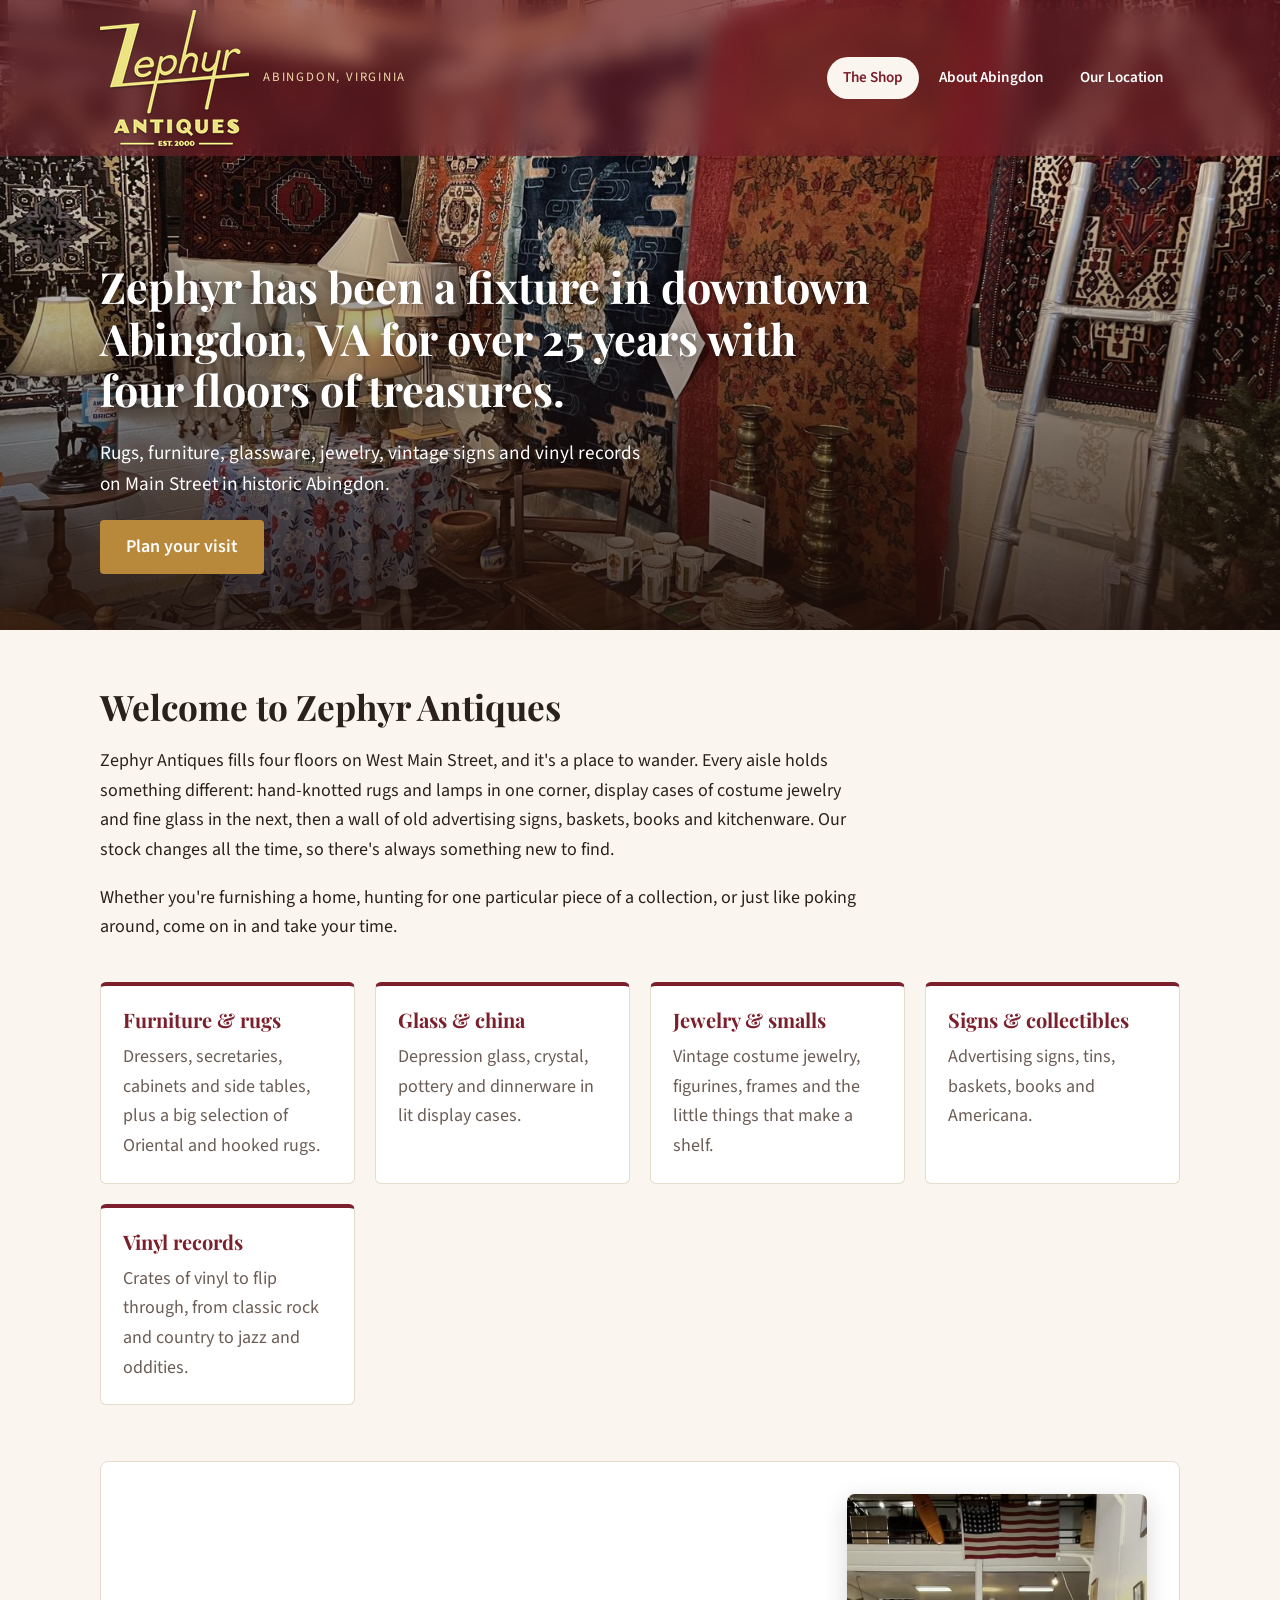
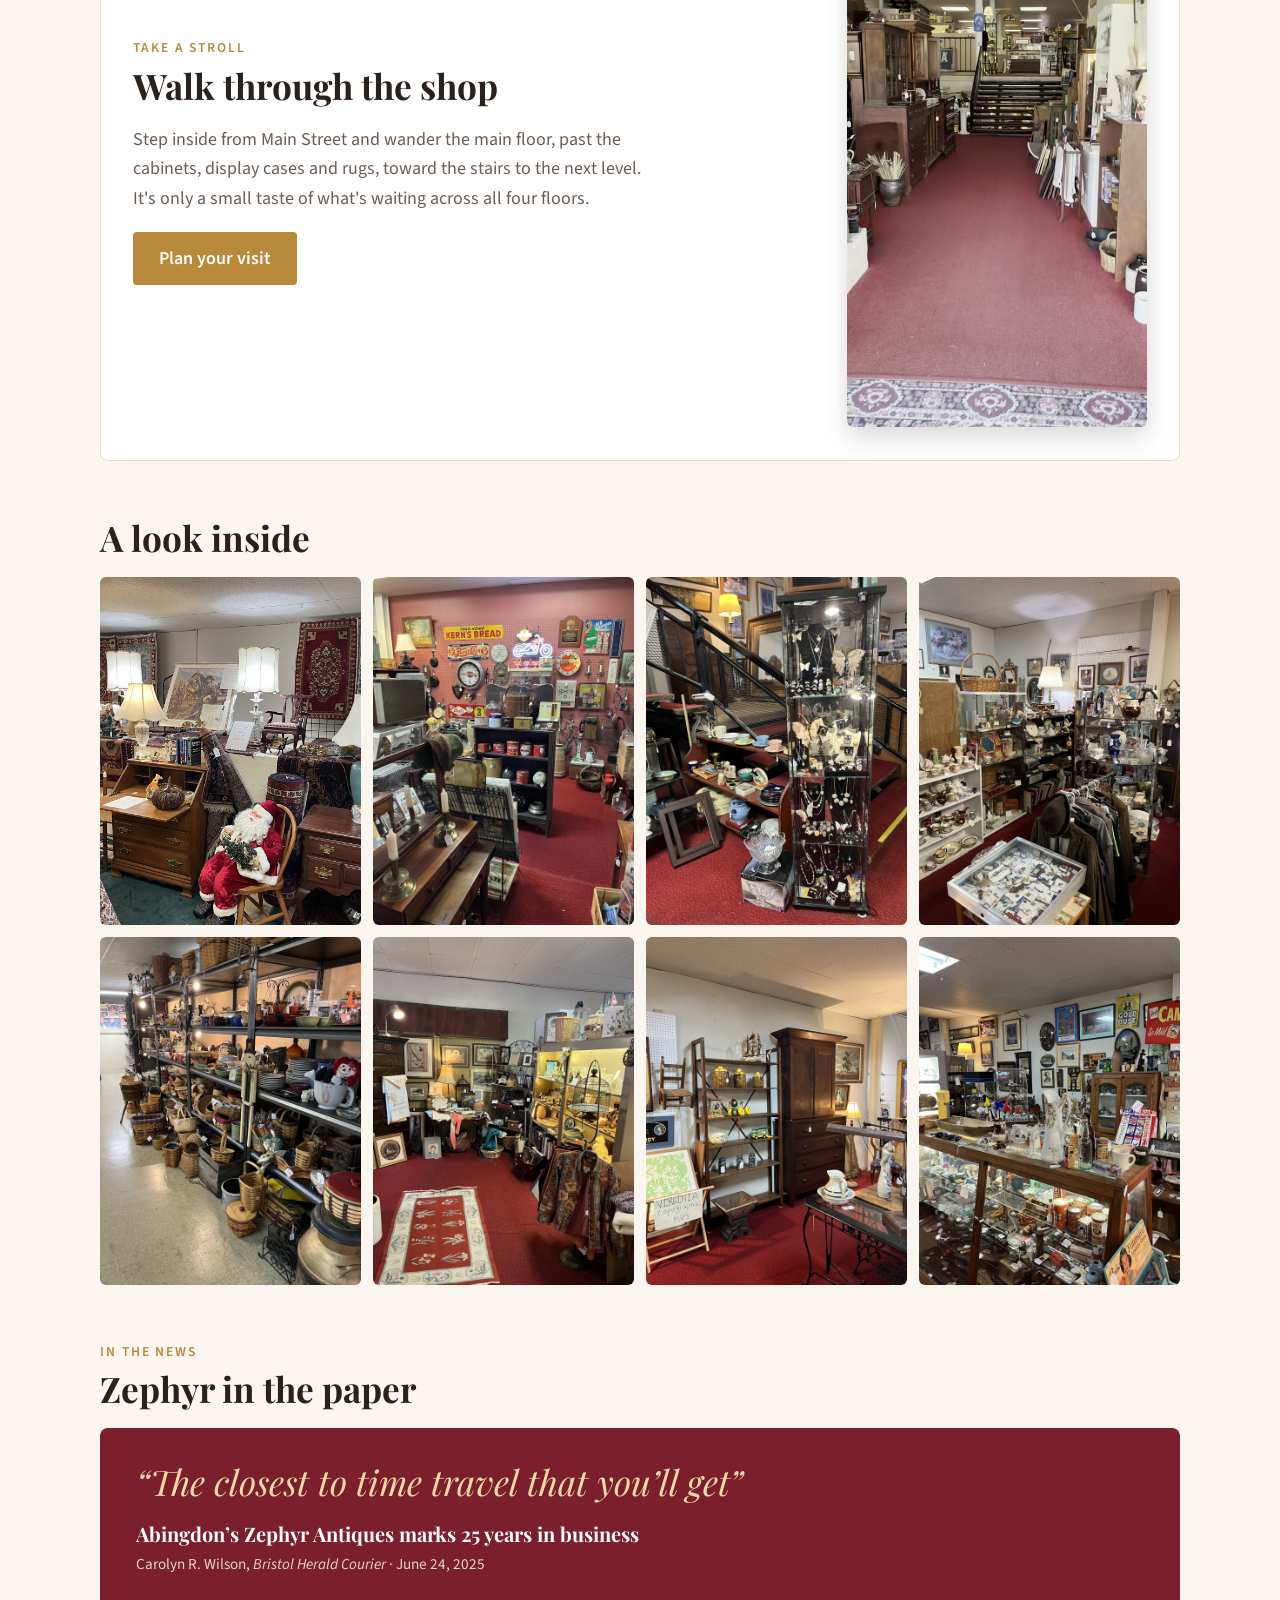
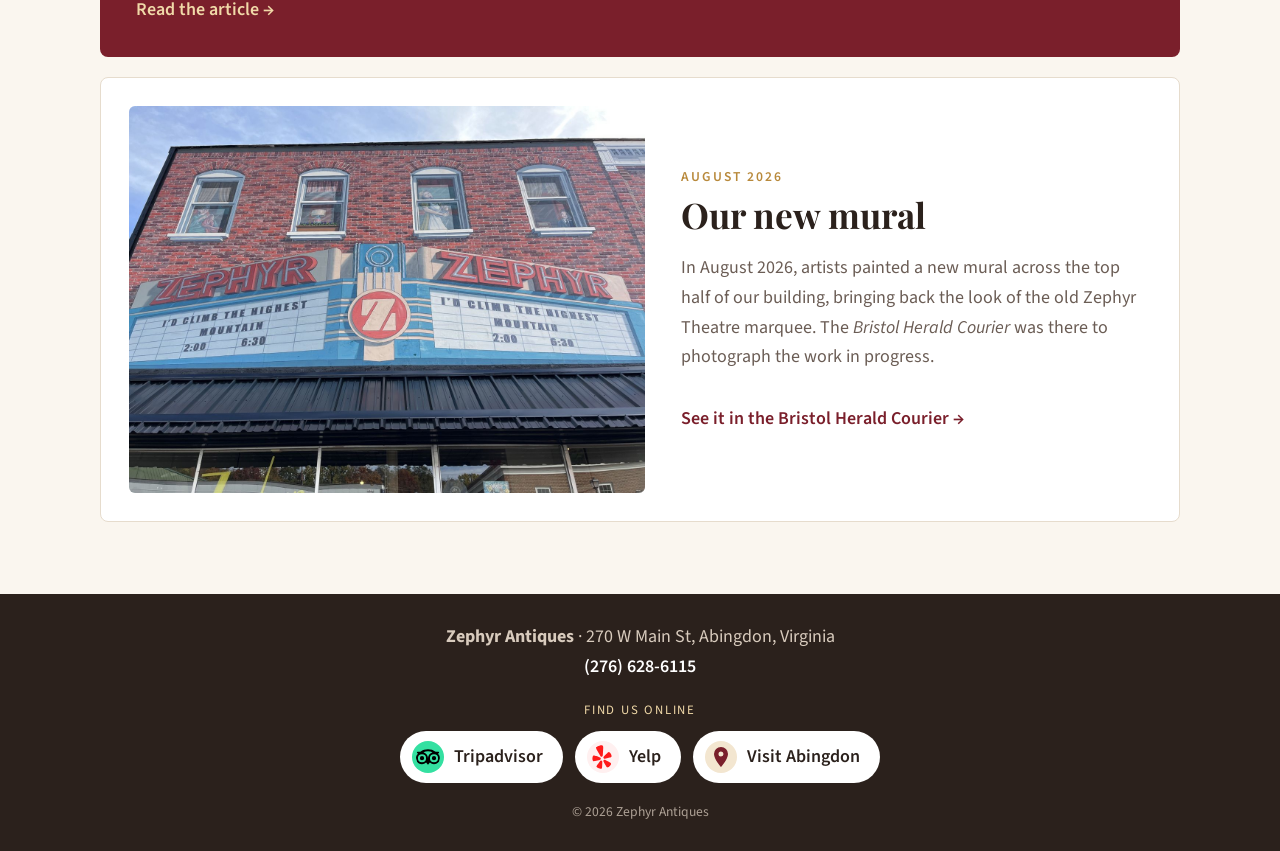
==== index.html @ 2f55a5cb "Add Zephyr Antiques website One-page site with The Shop, About Abingdon and Our Location tabs, photo" ====
<!doctype html>
<html lang="en">
<head>
  <meta charset="utf-8">
  <meta name="viewport" content="width=device-width, initial-scale=1">
  <title>Zephyr Antiques | Abingdon, Virginia</title>
  <meta name="description" content="Zephyr Antiques in Abingdon, Virginia: rugs, furniture, glassware, jewelry, signs and collectibles from dozens of eras under one roof.">
  <link rel="icon" href="favicon.ico" sizes="any">
  <link rel="icon" href="favicon-32.png" type="image/png" sizes="32x32">
  <link rel="icon" href="icon-192.png" type="image/png" sizes="192x192">
  <link rel="apple-touch-icon" href="apple-touch-icon.png">
  <link rel="preconnect" href="https://fonts.googleapis.com">
  <link rel="preconnect" href="https://fonts.gstatic.com" crossorigin>
  <link href="https://fonts.googleapis.com/css2?family=Playfair+Display:wght@500;700&family=Source+Sans+3:wght@400;600&display=swap" rel="stylesheet">
  <link rel="stylesheet" href="styles.css?v=5">
</head>
<body>
  <header class="site-header">
    <div class="wrap header-inner">
      <a class="brand" href="#home" data-tab-link="home">
        <img class="brand-logo" src="img/zephyr-logo-272.png" srcset="img/zephyr-logo-136.png 149w, img/zephyr-logo-272.png 298w, img/zephyr-logo-408.png 447w" sizes="(max-width: 760px) 92px, 149px" alt="Zephyr Antiques, established 2000" width="149" height="136">
        <span class="brand-sub">Abingdon, Virginia</span>
      </a>
      <nav aria-label="Main">
        <ul class="tabs" role="tablist">
          <li role="presentation"><a role="tab" href="#home" id="tab-home" aria-controls="home" data-tab-link="home">The Shop</a></li>
          <li role="presentation"><a role="tab" href="#abingdon" id="tab-abingdon" aria-controls="abingdon" data-tab-link="abingdon">About Abingdon</a></li>
          <li role="presentation"><a role="tab" href="#location" id="tab-location" aria-controls="location" data-tab-link="location">Our Location</a></li>
        </ul>
      </nav>
    </div>
  </header>

  <main>
    <!-- The Shop -->
    <section id="home" class="panel" role="tabpanel" aria-labelledby="tab-home">
      <div class="hero" style="background-image: url('img/IMG_0361.jpg')">
        <div class="hero-inner wrap">
        <div class="hero-text">
          <h1>Zephyr has been a fixture in downtown Abingdon, VA for over 25 years with four floors of treasures.</h1>
          <p>Rugs, furniture, glassware, jewelry, vintage signs and vinyl records on Main Street in historic Abingdon.</p>
          <a class="btn" href="#location" data-tab-link="location">Plan your visit</a>
        </div>
        </div>
      </div>

      <div class="wrap section">
        <div class="intro">
          <h2>Welcome to Zephyr Antiques</h2>
          <p>Zephyr Antiques fills four floors on West Main Street, and it's a place to wander. Every aisle holds something different: hand-knotted rugs and lamps in one corner, display cases of costume jewelry and fine glass in the next, then a wall of old advertising signs, baskets, books and kitchenware. Our stock changes all the time, so there's always something new to find.</p>
          <p>Whether you're furnishing a home, hunting for one particular piece of a collection, or just like poking around, come on in and take your time.</p>
        </div>

        <ul class="features">
          <li><h3>Furniture &amp; rugs</h3><p>Dressers, secretaries, cabinets and side tables, plus a big selection of Oriental and hooked rugs.</p></li>
          <li><h3>Glass &amp; china</h3><p>Depression glass, crystal, pottery and dinnerware in lit display cases.</p></li>
          <li><h3>Jewelry &amp; smalls</h3><p>Vintage costume jewelry, figurines, frames and the little things that make a shelf.</p></li>
          <li><h3>Signs &amp; collectibles</h3><p>Advertising signs, tins, baskets, books and Americana.</p></li>
          <li><h3>Vinyl records</h3><p>Crates of vinyl to flip through, from classic rock and country to jazz and oddities.</p></li>
        </ul>

        <div class="walkthrough">
          <div class="walkthrough-text">
            <p class="eyebrow">Take a stroll</p>
            <h2>Walk through the shop</h2>
            <p>Step inside from Main Street and wander the main floor, past the cabinets, display cases and rugs, toward the stairs to the next level. It's only a small taste of what's waiting across all four floors.</p>
            <a class="btn" href="#location" data-tab-link="location">Plan your visit</a>
          </div>
          <video class="walkthrough-video" src="img/walkthrough.mp4" poster="img/walkthrough-poster.jpg" autoplay muted loop playsinline preload="metadata" aria-label="Video walking through the main floor of Zephyr Antiques"></video>
        </div>

        <h2 class="gallery-title">A look inside</h2>
        <div class="gallery">
          <img src="img/IMG_0362.jpg" alt="Lamps, a writing desk and Oriental rugs hung on the wall" loading="lazy">
          <img src="img/IMG_0357.jpg" alt="Wall of vintage advertising signs and tins" loading="lazy">
          <img src="img/IMG_0359.jpg" alt="Glass display case of vintage jewelry" loading="lazy">
          <img src="img/IMG_0356.jpg" alt="Framed art above cases of china and collectibles" loading="lazy">
          <img src="img/IMG_0364.jpg" alt="Shelves of baskets, crocks and country decor" loading="lazy">
          <img src="img/IMG_0360.jpg" alt="Hooked rug, framed prints and textiles" loading="lazy">
          <img src="img/IMG_0354.jpg" alt="Antique cabinet with shelves of glassware" loading="lazy">
          <img src="img/IMG_0358.jpg" alt="Display cases of glass and pottery" loading="lazy">
        </div>

        <div class="press">
          <p class="eyebrow">In the news</p>
          <h2>Zephyr in the paper</h2>
          <article class="press-feature">
            <blockquote>&ldquo;The closest to time travel that you&rsquo;ll get&rdquo;</blockquote>
            <h3>Abingdon&rsquo;s Zephyr Antiques marks 25 years in business</h3>
            <p class="press-meta">Carolyn R. Wilson, <em>Bristol Herald Courier</em> &middot; June 24, 2025</p>
            <a class="card-link" href="https://heraldcourier.com/news/local/business/article_ec4b1a15-541c-4304-93f5-ae2147824ad3.html" target="_blank" rel="noopener">Read the article &rarr;</a>
          </article>
        </div>

        <div class="news">
          <img class="news-photo" src="img/zephyr-mural.jpg" alt="The red-brick Zephyr building on Main Street, with the ZEPHYR marquee mural across its upper front" width="1400" height="1050" loading="lazy">
          <div class="news-text">
            <p class="eyebrow">August 2026</p>
            <h2>Our new mural</h2>
            <p>In August 2026, artists painted a new mural across the top half of our building, bringing back the look of the old Zephyr Theatre marquee. The <em>Bristol Herald Courier</em> was there to photograph the work in progress.</p>
            <a class="card-link" href="https://heraldcourier.com/image_8cb61350-a94b-4575-ab05-7156f721ed2f.html" target="_blank" rel="noopener">See it in the Bristol Herald Courier &rarr;</a>
          </div>
        </div>
      </div>
    </section>

    <!-- About Abingdon -->
    <section id="abingdon" class="panel" role="tabpanel" aria-labelledby="tab-abingdon" hidden>
      <div class="wrap section">
        <div class="intro">
          <p class="eyebrow">Our hometown</p>
          <h1>About Abingdon</h1>
          <p>Abingdon is the county seat of Washington County, set in the Great Appalachian Valley of Southwest Virginia between the Middle and North Forks of the Holston River. First settled in the 1760s, it has a Main Street lined with galleries, museums and buildings dating back to the late 1700s.</p>
        </div>

        <ul class="facts">
          <li><strong>1778</strong><span>Incorporated as Abingdon</span></li>
          <li><strong>2,087 ft</strong><span>Elevation</span></li>
          <li><strong>8,376</strong><span>Residents (2020 census)</span></li>
          <li><strong>Tri-Cities</strong><span>Region, alongside Bristol, Kingsport and Johnson City</span></li>
        </ul>

        <h2>A short history</h2>
        <figure class="engraving">
          <img src="img/abingdon-1845.jpg" alt="Engraving of Abingdon in 1845: rows of houses and church steeples in a valley, with rolling hills behind and a split-rail fence in front" width="1400" height="870" loading="lazy">
          <figcaption>Abingdon in 1845, from Henry Howe's <em>Historical Collections of Virginia</em>.</figcaption>
        </figure>
        <ol class="timeline">
          <li><span class="year">1748–50</span><p>Thomas Walker of the Loyal Land Company surveys the area, then known as the Wolf Hill Tract. The town still celebrates its wolves; a public art project once placed 27 wolf sculptures around town.</p></li>
          <li><span class="year">1774</span><p>Joseph Black builds Black's Fort, a log stockade where early settlers, mostly Scots-Irish, took shelter during Lord Dunmore's War and the Revolution.</p></li>
          <li><span class="year">1776</span><p>Black's Fort becomes the seat of the newly formed Washington County.</p></li>
          <li><span class="year">1778</span><p>The settlement is incorporated as Abingdon. The origin of the name is debated; one popular story ties it to Abingdon-on-Thames in England.</p></li>
          <li><span class="year">1792</span><p>Abingdon gets one of the first post offices west of the Eastern Continental Divide.</p></li>
          <li><span class="year">1832</span><p>Gen. Francis Preston's home is built on Main Street. It later housed Martha Washington College and, since 1935, the Martha Washington Inn.</p></li>
          <li><span class="year">1933</span><p>The Barter Theatre opens during the Great Depression, letting audiences trade food for tickets.</p></li>
        </ol>

        <h2>Things to see and do</h2>
        <div class="cards">
          <article class="card">
            <h3>Barter Theatre</h3>
            <p>Named the State Theatre of Virginia in 1946 and now the longest-running professional Equity theatre in the country. A young Gregory Peck performed here in 1940, working in exchange for food.</p>
            <a class="card-link" href="https://bartertheatre.com/" target="_blank" rel="noopener">Visit website &rarr;</a>
          </article>
          <article class="card">
            <h3>Virginia Creeper Trail</h3>
            <p>A 34.3-mile rail trail for walkers, cyclists and riders that starts in Abingdon and runs through Damascus up to Whitetop.</p>
            <a class="card-link" href="https://www.vacreepertrail.org/" target="_blank" rel="noopener">Visit website &rarr;</a>
          </article>
          <article class="card">
            <h3>Abingdon Historic District</h3>
            <p>Architecture from the late 1700s onward, including the Barter, the Martha Washington Inn and the Abingdon Arts Depot. It's listed on the National Register of Historic Places.</p>
            <a class="card-link" href="https://visitabingdonvirginia.com/history/" target="_blank" rel="noopener">Learn about its history &rarr;</a>
          </article>
          <article class="card">
            <h3>William King Museum of Art</h3>
            <p>Housed in the former Abingdon Male Academy, which opened in 1803 with a bequest from salt merchant William King.</p>
            <a class="card-link" href="https://williamkingmuseum.org/" target="_blank" rel="noopener">Visit website &rarr;</a>
          </article>
          <article class="card">
            <h3>Virginia Highlands Festival</h3>
            <p>Started in 1948 by Barter founder Robert Porterfield, now a 16-day celebration of Appalachian arts and crafts.</p>
            <a class="card-link" href="https://vahighlandsfestival.com/" target="_blank" rel="noopener">Visit website &rarr;</a>
          </article>
          <article class="card">
            <h3>Music &amp; heritage</h3>
            <p>Abingdon is a stop on The Crooked Road, Virginia's Heritage Music Trail, and home to the Southwest Virginia Cultural Center &amp; Marketplace and the Historical Society of Washington County.</p>
            <div class="card-links">
              <a class="card-link" href="https://visitswva.org/attractions/the-crooked-road-virginias-heritage-music-trail-the/" target="_blank" rel="noopener">The Crooked Road &rarr;</a>
              <a class="card-link" href="https://visitswva.org/about/swva-cultural-center-and-marketplace/" target="_blank" rel="noopener">Cultural Center &rarr;</a>
              <a class="card-link" href="https://hswcv.org/" target="_blank" rel="noopener">Historical Society &rarr;</a>
            </div>
          </article>
        </div>

        <div class="callout">
          <h2>Make a day of it</h2>
          <p>Browse the shop, grab lunch downtown, ride part of the Creeper Trail or catch an evening show at the Barter. Abingdon is right off Interstate 81, about 133 miles southwest of Roanoke.</p>
          <a class="btn" href="#location" data-tab-link="location">Find us</a>
        </div>
      </div>
    </section>

    <!-- Our Location -->
    <section id="location" class="panel" role="tabpanel" aria-labelledby="tab-location" hidden>
      <div class="wrap section">
        <div class="intro">
          <p class="eyebrow">Come see us</p>
          <h1>Our Location</h1>
        </div>

        <div class="location-grid">
          <div class="info">
            <div class="info-block">
              <h3>Address</h3>
              <p>270 W Main St<br>Abingdon, VA 24210</p>
              <a class="text-link" href="https://www.google.com/maps/search/?api=1&amp;query=270+W+Main+St%2C+Abingdon%2C+VA+24210" target="_blank" rel="noopener">Get directions &rarr;</a>
            </div>
            <div class="info-block">
              <h3>Hours</h3>
              <table class="hours">
                <tr><th>Monday – Saturday</th><td>10 AM – 6 PM</td></tr>
                <tr><th>Sunday</th><td>Closed</td></tr>
              </table>
            </div>
            <div class="info-block">
              <h3>Contact</h3>
              <p><a class="text-link" href="tel:+12766286115">(276) 628-6115</a></p>
              <p class="small-note">We accept debit cards.</p>
            </div>
          </div>

          <div class="map">
            <iframe title="Map of Zephyr Antiques at 270 W Main St, Abingdon, Virginia" src="https://www.google.com/maps?q=270+W+Main+St,+Abingdon,+VA+24210&amp;output=embed" loading="lazy" referrerpolicy="no-referrer-when-downgrade"></iframe>
          </div>
        </div>

        <figure class="theatre-photo">
          <img src="img/zephyr-theatre.jpg" alt="Black-and-white photo of the Zephyr Theatre, its marquee advertising Elvis Presley in Jailhouse Rock" width="982" height="595" loading="lazy">
          <figcaption>Our building in its days as the Zephyr Theatre, with Elvis Presley's <em>Jailhouse Rock</em> on the marquee in the late 1950s. The shop takes its name from the old theatre.</figcaption>
        </figure>
      </div>
    </section>
  </main>

  <footer class="site-footer">
    <div class="wrap">
      <p><strong>Zephyr Antiques</strong> &middot; 270 W Main St, Abingdon, Virginia</p>
      <p><a class="footer-phone" href="tel:+12766286115">(276) 628-6115</a></p>
      <p class="footer-label">Find us online</p>
      <div class="review-links">
        <a class="review-btn tripadvisor" href="https://www.tripadvisor.com/Attraction_Review-g30220-d6553045-Reviews-Zephyr_Antiques-Abingdon_Virginia.html" target="_blank" rel="noopener">
          <img src="img/tripadvisor.svg" alt="" width="24" height="24"> Tripadvisor
        </a>
        <a class="review-btn yelp" href="https://www.yelp.com/biz/zephyr-antiques-abingdon" target="_blank" rel="noopener">
          <img src="img/yelp.svg" alt="" width="24" height="24"> Yelp
        </a>
        <a class="review-btn visit-abingdon" href="https://visitabingdonvirginia.com/directory/zephyr-antiques/" target="_blank" rel="noopener">
          <img src="img/pin.svg" alt="" width="24" height="24"> Visit Abingdon
        </a>
      </div>
      <p class="small">&copy; <span id="year"></span> Zephyr Antiques</p>
    </div>
  </footer>

  <script>
    const tabs = ['home', 'abingdon', 'location'];

    function show(id) {
      if (!tabs.includes(id)) id = 'home';
      document.body.classList.toggle('on-home', id === 'home');
      tabs.forEach(t => {
        document.getElementById(t).hidden = t !== id;
        const tab = document.getElementById('tab-' + t);
        tab.setAttribute('aria-selected', t === id);
        tab.classList.toggle('active', t === id);
      });
    }

    window.addEventListener('hashchange', () => {
      show(location.hash.slice(1));
      window.scrollTo(0, 0);
    });
    // Always land on The Shop, even if the address ends in #abingdon or #location
    if (location.hash) history.replaceState(null, '', location.pathname + location.search);
    if ('scrollRestoration' in history) history.scrollRestoration = 'manual';
    show('home');
    window.scrollTo(0, 0);
    document.getElementById('year').textContent = new Date().getFullYear();

    // Walkthrough video: play only while on screen, and not at all for "reduce motion"
    const walkVideo = document.querySelector('.walkthrough-video');
    if (matchMedia('(prefers-reduced-motion: reduce)').matches) {
      walkVideo.removeAttribute('autoplay');
      walkVideo.pause();
      walkVideo.controls = true;
    } else if ('IntersectionObserver' in window) {
      new IntersectionObserver(([entry]) => {
        if (entry.isIntersecting) walkVideo.play().catch(() => {});
        else walkVideo.pause();
      }, { threshold: 0.25 }).observe(walkVideo);
    }

    // Keep content clear of the fixed, see-through header
    const header = document.querySelector('.site-header');
    const setHeaderHeight = () => document.documentElement.style.setProperty('--header-h', header.offsetHeight + 'px');
    setHeaderHeight();
    window.addEventListener('resize', setHeaderHeight);
    window.addEventListener('scroll', () => header.classList.toggle('scrolled', window.scrollY > 10), { passive: true });

    // Fade the attraction cards in, one after another, as they scroll into view
    const cards = document.querySelectorAll('.cards .card');
    if ('IntersectionObserver' in window && !matchMedia('(prefers-reduced-motion: reduce)').matches) {
      cards.forEach((card, i) => {
        card.classList.add('reveal');
        card.style.transitionDelay = (i % 2) * 120 + 'ms';
      });
      const observer = new IntersectionObserver(entries => {
        entries.forEach(entry => {
          if (entry.isIntersecting) {
            entry.target.classList.add('visible');
            entry.target.addEventListener('transitionend', () => { entry.target.style.transitionDelay = ''; }, { once: true });
            observer.unobserve(entry.target);
          }
        });
      }, { threshold: 0.15 });
      cards.forEach(card => observer.observe(card));
    }
  </script>
</body>
</html>
---- styles.css ----
:root {
  --cream: #faf6ef;
  --paper: #ffffff;
  --ink: #2b211c;
  --muted: #6b5d55;
  --burgundy: #7a1f2b;
  --burgundy-dark: #5c1520;
  --gold: #b8893b;
  --line: #e6dccd;
  --serif: "Playfair Display", Georgia, serif;
  --sans: "Source Sans 3", system-ui, sans-serif;
}

* { box-sizing: border-box; }

html { scroll-behavior: smooth; }

body {
  margin: 0;
  background: var(--cream);
  color: var(--ink);
  font: 18px/1.65 var(--sans);
}

img { max-width: 100%; display: block; }

h1, h2, h3 { font-family: var(--serif); line-height: 1.2; margin: 0 0 .5em; }
h1 { font-size: clamp(2rem, 5vw, 3.2rem); }
h2 { font-size: clamp(1.6rem, 3.5vw, 2.2rem); }
h3 { font-size: 1.25rem; color: var(--burgundy); }
p { margin: 0 0 1em; }

.wrap { max-width: 1120px; margin: 0 auto; padding: 0 20px; }
.section { padding: 56px 20px 72px; }

/* Header + tabs */
.site-header {
  background: var(--burgundy);
  -webkit-backdrop-filter: blur(10px);
  backdrop-filter: blur(10px);
  color: #fff;
  position: fixed;
  top: 0;
  left: 0;
  right: 0;
  z-index: 10;
  transition: background .3s ease, box-shadow .3s ease;
}
.site-header.scrolled { box-shadow: 0 2px 12px rgba(0, 0, 0, .2); }
/* See-through only while it sits over the homepage photo */
.on-home .site-header { background: rgba(122, 31, 43, .55); }
.on-home .site-header.scrolled { background: rgba(122, 31, 43, .9); }
main { padding-top: var(--header-h, 96px); }
.panel { scroll-margin-top: var(--header-h, 96px); }
/* The homepage photo runs up underneath the header */
#home .hero { margin-top: calc(-1 * var(--header-h, 96px)); }
#home .hero-inner { padding-top: calc(var(--header-h, 96px) + 48px); }
.header-inner {
  display: flex;
  align-items: center;
  justify-content: space-between;
  gap: 16px;
  flex-wrap: wrap;
  padding-top: 10px;
  padding-bottom: 10px;
}
.brand { color: #fff; text-decoration: none; display: flex; align-items: center; gap: 14px; }
.brand-logo { height: 136px; width: auto; filter: drop-shadow(0 1px 1px rgba(0, 0, 0, .45)); }
.brand-sub { font-size: .8rem; letter-spacing: .14em; text-transform: uppercase; color: #f0d9a8; }

.tabs { list-style: none; display: flex; gap: 4px; margin: 0; padding: 0; flex-wrap: wrap; }
.tabs a {
  display: block;
  padding: 8px 16px;
  border-radius: 999px;
  color: #fff;
  text-decoration: none;
  font-weight: 600;
  font-size: .95rem;
}
.tabs a:hover { background: rgba(255, 255, 255, .12); }
.tabs a.active { background: var(--cream); color: var(--burgundy); }

/* Hero */
.hero {
  min-height: 70vh;
  background-size: cover;
  background-position: center;
  display: flex;
  align-items: flex-end;
  position: relative;
}
.hero::before {
  content: "";
  position: absolute;
  inset: 0;
  z-index: 1;
  background: linear-gradient(to top, rgba(30, 15, 10, .85), rgba(30, 15, 10, .15) 70%);
}
.hero-inner {
  position: relative;
  z-index: 2;
  width: 100%;
  display: flex;
  align-items: flex-end;
  justify-content: space-between;
  gap: 32px;
  padding-top: 48px;
  padding-bottom: 56px;
}
.hero-text { color: #fff; flex: 1 1 520px; }
.hero-text p { font-size: 1.2rem; max-width: 560px; }
.hero-text h1 { font-size: clamp(1.7rem, 3.6vw, 2.7rem); max-width: 780px; text-shadow: 0 2px 12px rgba(0, 0, 0, .4); }

.btn {
  display: inline-block;
  background: var(--gold);
  color: #fff;
  padding: 12px 26px;
  border-radius: 4px;
  text-decoration: none;
  font-weight: 600;
}
.btn:hover { background: #9e7430; }

.intro { max-width: 760px; margin-bottom: 40px; }
.eyebrow { color: var(--gold); text-transform: uppercase; letter-spacing: .14em; font-size: .85rem; font-weight: 600; margin-bottom: .4em; }

/* Features */
.features {
  list-style: none;
  padding: 0;
  margin: 0 0 56px;
  display: grid;
  grid-template-columns: repeat(auto-fit, minmax(230px, 1fr));
  gap: 20px;
}
.features li, .card {
  background: var(--paper);
  border: 1px solid var(--line);
  border-top: 4px solid var(--burgundy);
  border-radius: 6px;
  padding: 22px;
}
.features p, .card p { margin: 0; color: var(--muted); }

/* Gallery */
.gallery {
  display: grid;
  grid-template-columns: repeat(auto-fill, minmax(240px, 1fr));
  gap: 12px;
}
.gallery img {
  width: 100%;
  aspect-ratio: 3 / 4;
  object-fit: cover;
  border-radius: 6px;
}

/* About Abingdon */
.cards {
  display: grid;
  grid-template-columns: repeat(auto-fit, minmax(240px, 1fr));
  gap: 20px;
  margin-bottom: 48px;
}
.callout {
  background: var(--burgundy);
  color: #fff;
  border-radius: 8px;
  padding: 36px;
}
.callout p { max-width: 640px; }

/* Location */
.location-grid {
  display: grid;
  grid-template-columns: 1fr 1.4fr;
  gap: 32px;
  margin-bottom: 40px;
}
.info-block { margin-bottom: 28px; }
.small-note { color: var(--muted); font-size: .9rem; }
.text-link { color: var(--burgundy); font-weight: 600; }
.hours { border-collapse: collapse; }
.hours th { text-align: left; font-weight: 400; padding: 2px 24px 2px 0; }
.map iframe {
  width: 100%;
  height: 100%;
  min-height: 380px;
  border: 0;
  border-radius: 8px;
}
.theatre-photo { margin: 0; }
.theatre-photo img {
  width: 100%;
  height: auto;
  border-radius: 6px;
  box-shadow: 0 6px 20px rgba(43, 33, 28, .18);
}
.theatre-photo figcaption { margin-top: 10px; color: var(--muted); font-size: .9rem; font-style: italic; }

/* Footer */
.site-footer { background: var(--ink); color: #d8cbbd; padding: 28px 0; text-align: center; }
.site-footer p { margin: 0; }
.small { font-size: .85rem; opacity: .75; }

@media (max-width: 760px) {
  body { font-size: 17px; }
  .header-inner { flex-wrap: nowrap; gap: 10px; }
  .brand-sub { display: none; }
  .tabs { justify-content: flex-end; }
  .tabs { gap: 0; flex-wrap: nowrap; }
  .tabs a { padding: 6px 8px; font-size: .8rem; white-space: nowrap; }
  .location-grid { grid-template-columns: 1fr; }
  .hero { min-height: 60vh; }
  .brand-logo { height: 84px; }
}

/* About Abingdon extras */
.facts {
  list-style: none;
  padding: 0;
  margin: 0 0 56px;
  display: grid;
  grid-template-columns: repeat(4, 1fr);
  gap: 16px;
}
@media (max-width: 760px) { .facts { grid-template-columns: repeat(2, 1fr); } }
.facts li { border-top: 1px solid var(--line); padding-top: 12px; }
.facts strong { display: block; font-family: var(--serif); font-size: 1.6rem; color: var(--burgundy); }
.facts span { color: var(--muted); font-size: .95rem; }

.timeline { list-style: none; padding: 0; margin: 0 0 56px; border-left: 2px solid var(--line); }
.timeline li { position: relative; padding: 0 0 22px 28px; max-width: 760px; }
.timeline li::before {
  content: "";
  position: absolute;
  left: -7px;
  top: 8px;
  width: 12px;
  height: 12px;
  border-radius: 50%;
  background: var(--gold);
}
.timeline .year { font-weight: 600; color: var(--burgundy); }
.timeline p { margin: 0; }

.footer-label { margin: 18px 0 10px !important; font-size: .8rem; letter-spacing: .14em; text-transform: uppercase; color: #f0d9a8; }
.review-links { display: flex; justify-content: center; gap: 12px; flex-wrap: wrap; margin-bottom: 18px; }
.review-btn {
  display: inline-flex;
  align-items: center;
  gap: 10px;
  padding: 10px 20px 10px 12px;
  border-radius: 999px;
  background: #fff;
  color: var(--ink);
  font-weight: 600;
  text-decoration: none;
  transition: transform .15s, box-shadow .15s;
}
.review-btn img { width: 24px; height: 24px; padding: 4px; border-radius: 50%; box-sizing: content-box; }
.review-btn.tripadvisor img { background: #34E0A1; }
.review-btn.yelp img { background: #fff0f0; }
.review-btn.visit-abingdon img { background: #f3e6d0; }
.review-btn:hover { transform: translateY(-2px); box-shadow: 0 4px 12px rgba(0, 0, 0, .3); }
.footer-phone { color: #fff; font-weight: 600; text-decoration: none; }
.footer-phone:hover { text-decoration: underline; }

/* Card links */
.card { display: flex; flex-direction: column; }
.card p { flex: 1; }
.card-link { display: inline-block; margin-top: 14px; color: var(--burgundy); font-weight: 600; text-decoration: none; }
.card-link:hover { text-decoration: underline; }
.card-links { display: flex; flex-wrap: wrap; column-gap: 16px; }

.engraving { margin: 0 0 36px; max-width: 900px; }
.engraving img {
  width: 100%;
  height: auto;
  border-radius: 6px;
  border: 1px solid var(--line);
  box-shadow: 0 6px 20px rgba(43, 33, 28, .12);
}
.engraving figcaption { margin-top: 10px; color: var(--muted); font-size: .9rem; font-style: italic; }

/* Card animations */
.cards .card {
  transition: opacity .6s ease, transform .6s ease, box-shadow .25s ease, border-top-color .25s ease;
}
.cards .card.reveal { opacity: 0; transform: translateY(24px); }
.cards .card.reveal.visible { opacity: 1; transform: none; }
.cards .card:hover,
.cards .card.reveal.visible:hover {
  transform: translateY(-4px);
  box-shadow: 0 10px 24px rgba(43, 33, 28, .14);
  border-top-color: var(--gold);
}
.card-link { transition: letter-spacing .2s ease; }
.card:hover .card-link { letter-spacing: .02em; }

@media (prefers-reduced-motion: reduce) {
  .cards .card, .cards .card:hover { transition: none; transform: none; }
}

/* Walkthrough video */
.walkthrough {
  display: grid;
  grid-template-columns: 1fr minmax(220px, 300px);
  gap: 40px;
  align-items: center;
  background: var(--paper);
  border: 1px solid var(--line);
  border-radius: 8px;
  padding: 32px;
  margin-bottom: 56px;
}
.walkthrough-text p:not(.eyebrow) { color: var(--muted); max-width: 520px; }
.walkthrough-video {
  width: 100%;
  aspect-ratio: 9 / 16;
  object-fit: cover;
  border-radius: 8px;
  background: var(--ink);
  box-shadow: 0 8px 24px rgba(43, 33, 28, .18);
}
@media (max-width: 760px) {
  .walkthrough { grid-template-columns: 1fr; padding: 24px; gap: 24px; }
  .walkthrough-video { max-width: 280px; justify-self: center; }
}

/* Phones: never let the logo get squeezed */
.brand, .brand-logo { flex-shrink: 0; }

@media (max-width: 760px) {
  /* Comfortable tap targets (about 44px) for small links */
  .tabs a { min-height: 40px; display: flex; align-items: center; }
  .card-link, .text-link, .footer-phone { display: inline-block; padding: 10px 0; }
  .card-link { margin-top: 4px; }
  .review-btn { min-height: 44px; }
  .hours th, .hours td { padding-top: 4px; padding-bottom: 4px; }
}

/* Small phones: logo on top, tabs as a full-width row underneath */
@media (max-width: 560px) {
  .header-inner { flex-direction: column; align-items: stretch; gap: 6px; padding-top: 8px; padding-bottom: 8px; }
  .brand { justify-content: center; }
  .brand-logo { height: 60px; }
  .tabs { display: grid; grid-template-columns: repeat(3, 1fr); gap: 4px; }
  .tabs a { justify-content: center; text-align: center; padding: 6px 4px; font-size: .85rem; white-space: normal; line-height: 1.15; min-height: 44px; }
  .section { padding: 40px 16px 56px; }
  .wrap { padding-left: 16px; padding-right: 16px; }
  .walkthrough { padding: 20px; }
  .callout { padding: 24px; }
  .hero-text h1 { font-size: 1.65rem; }
  .hero-text p { font-size: 1.05rem; }
  .facts strong { font-size: 1.35rem; }
  .gallery { grid-template-columns: repeat(2, 1fr); gap: 8px; }
  .map iframe { min-height: 300px; }
}

/* Phones turned sideways: keep the fixed header slim */
@media (max-height: 500px) and (orientation: landscape) {
  .brand-logo { height: 56px; }
  .brand-sub { display: none; }
  .header-inner { padding-top: 6px; padding-bottom: 6px; }
  .hero { min-height: 100vh; }
}

/* In the news */
.news {
  display: grid;
  grid-template-columns: 1.1fr 1fr;
  gap: 36px;
  align-items: center;
  margin-top: 20px;
  background: var(--paper);
  border: 1px solid var(--line);
  border-radius: 8px;
  padding: 28px;
}
.news-photo { width: 100%; height: auto; border-radius: 6px; }
.news-text p:not(.eyebrow) { color: var(--muted); }
@media (max-width: 760px) {
  .news { grid-template-columns: 1fr; gap: 20px; padding: 20px; }
}

.press { margin-top: 56px; }
.press-feature {
  background: var(--burgundy);
  color: #fff;
  border-radius: 8px;
  padding: 32px 36px;
}
.press-feature blockquote {
  margin: 0 0 18px;
  font-family: var(--serif);
  font-style: italic;
  font-size: clamp(1.5rem, 3.2vw, 2.2rem);
  line-height: 1.25;
  color: #f0d9a8;
}
.press-feature h3 { color: #fff; margin-bottom: .3em; }
.press-meta { color: #e8d6d0; font-size: .95rem; margin-bottom: 4px; }
.press-feature .card-link { color: #f0d9a8; }
@media (max-width: 560px) { .press-feature { padding: 24px 20px; } }
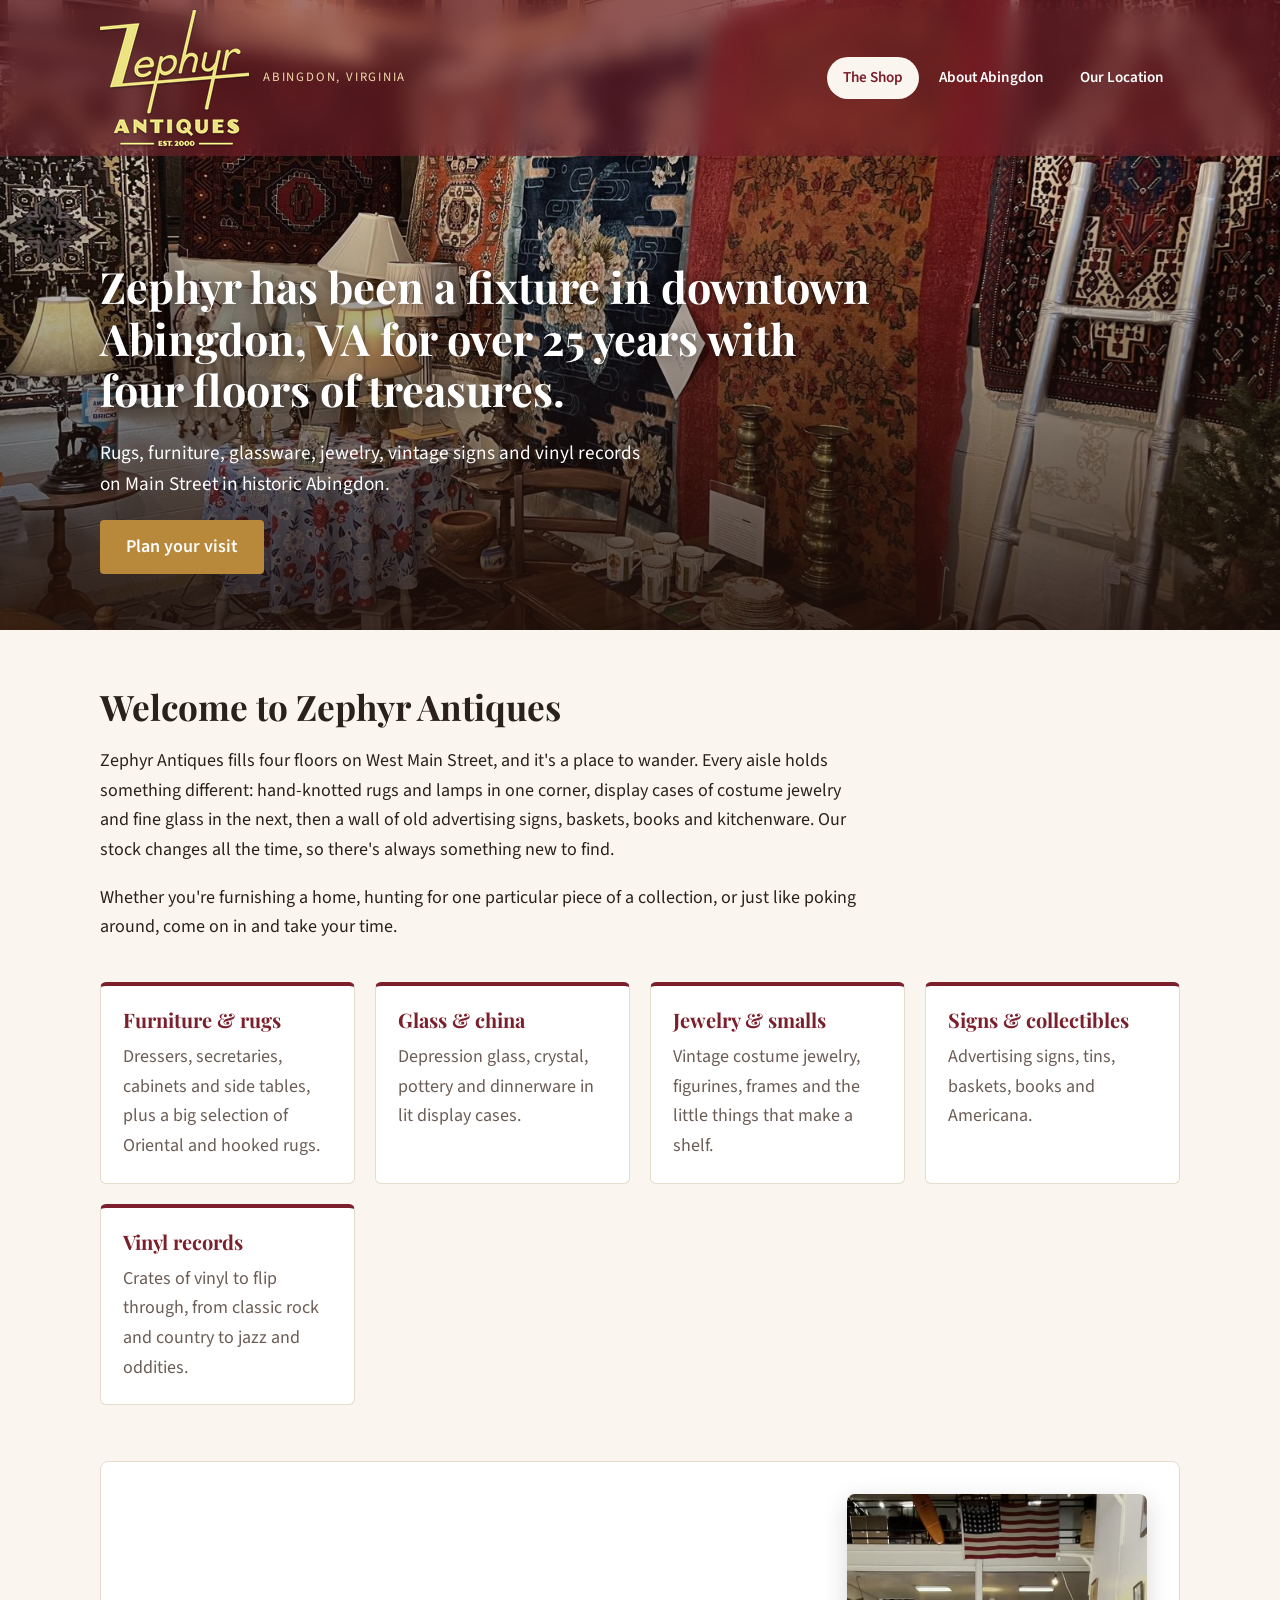
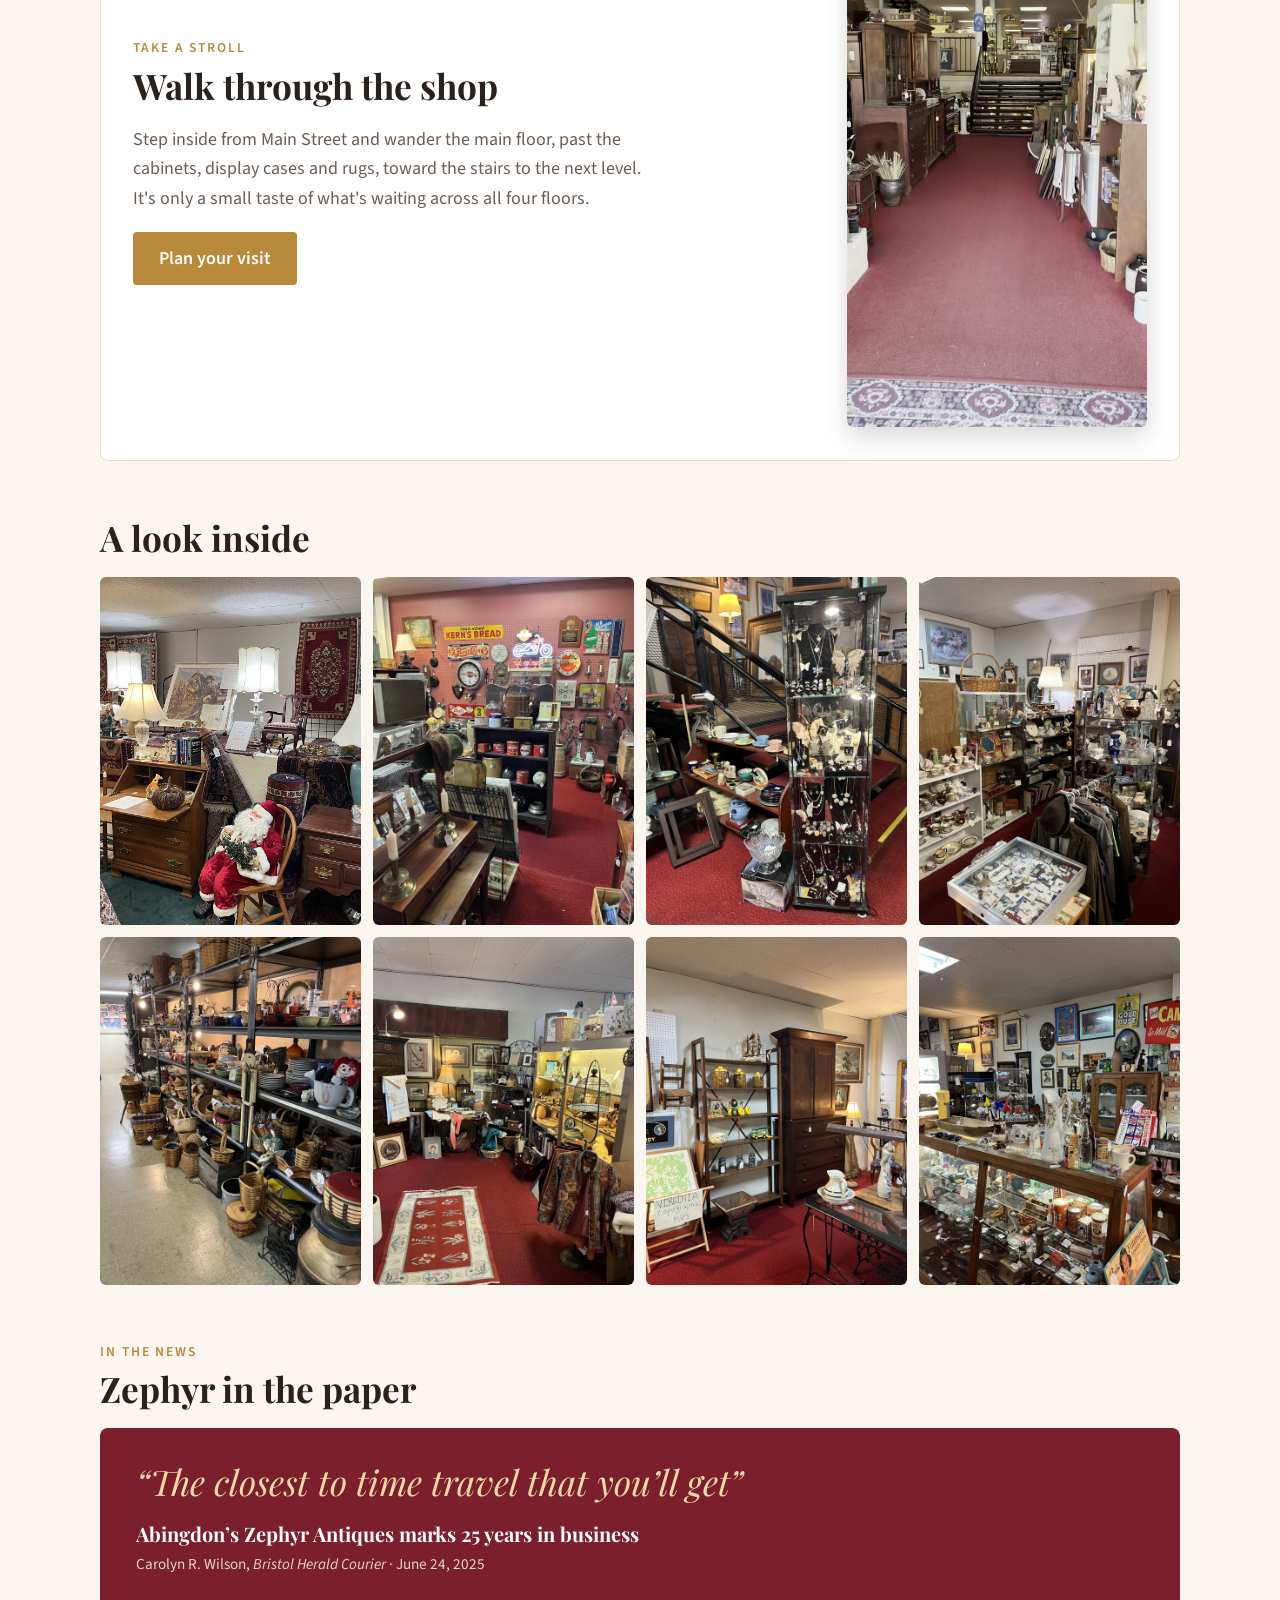
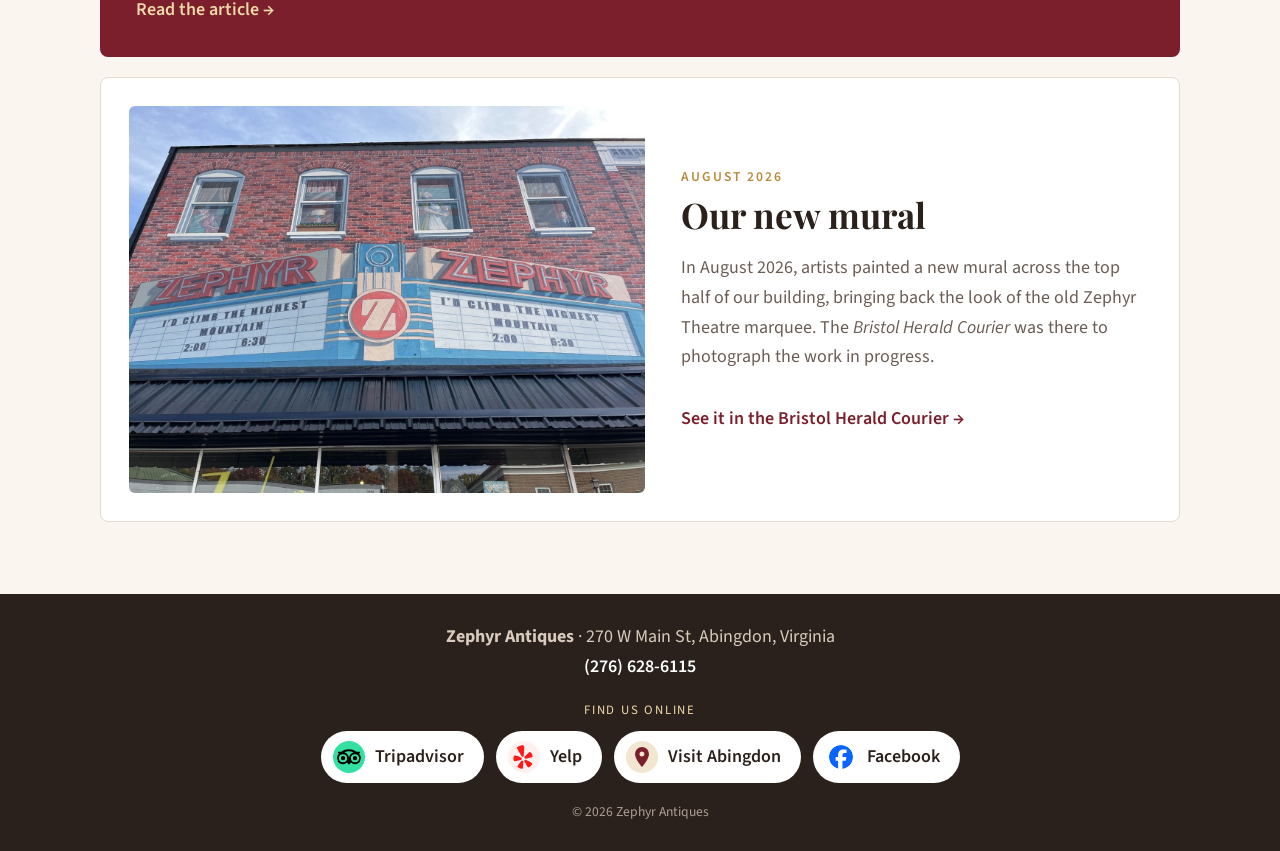
==== commit 2a45d0b6: "Add Facebook link to footer Co-Authored-By: Claude Opus 5.5 <noreply@anthropic.com>" ====
--- a/index.html
+++ b/index.html
@@ -12,7 +12,7 @@
   <link rel="preconnect" href="https://fonts.googleapis.com">
   <link rel="preconnect" href="https://fonts.gstatic.com" crossorigin>
   <link href="https://fonts.googleapis.com/css2?family=Playfair+Display:wght@500;700&family=Source+Sans+3:wght@400;600&display=swap" rel="stylesheet">
-  <link rel="stylesheet" href="styles.css?v=5">
+  <link rel="stylesheet" href="styles.css?v=6">
 </head>
 <body>
   <header class="site-header">
@@ -237,6 +237,9 @@
         </a>
         <a class="review-btn visit-abingdon" href="https://visitabingdonvirginia.com/directory/zephyr-antiques/" target="_blank" rel="noopener">
           <img src="img/pin.svg" alt="" width="24" height="24"> Visit Abingdon
+        </a>
+        <a class="review-btn facebook" href="https://www.facebook.com/zephyrantiques/" target="_blank" rel="noopener">
+          <img src="img/facebook.svg" alt="" width="24" height="24"> Facebook
         </a>
       </div>
       <p class="small">&copy; <span id="year"></span> Zephyr Antiques</p>
--- a/styles.css
+++ b/styles.css
@@ -264,6 +264,7 @@
 .review-btn.tripadvisor img { background: #34E0A1; }
 .review-btn.yelp img { background: #fff0f0; }
 .review-btn.visit-abingdon img { background: #f3e6d0; }
+.review-btn.facebook img { background: #fff; }
 .review-btn:hover { transform: translateY(-2px); box-shadow: 0 4px 12px rgba(0, 0, 0, .3); }
 .footer-phone { color: #fff; font-weight: 600; text-decoration: none; }
 .footer-phone:hover { text-decoration: underline; }
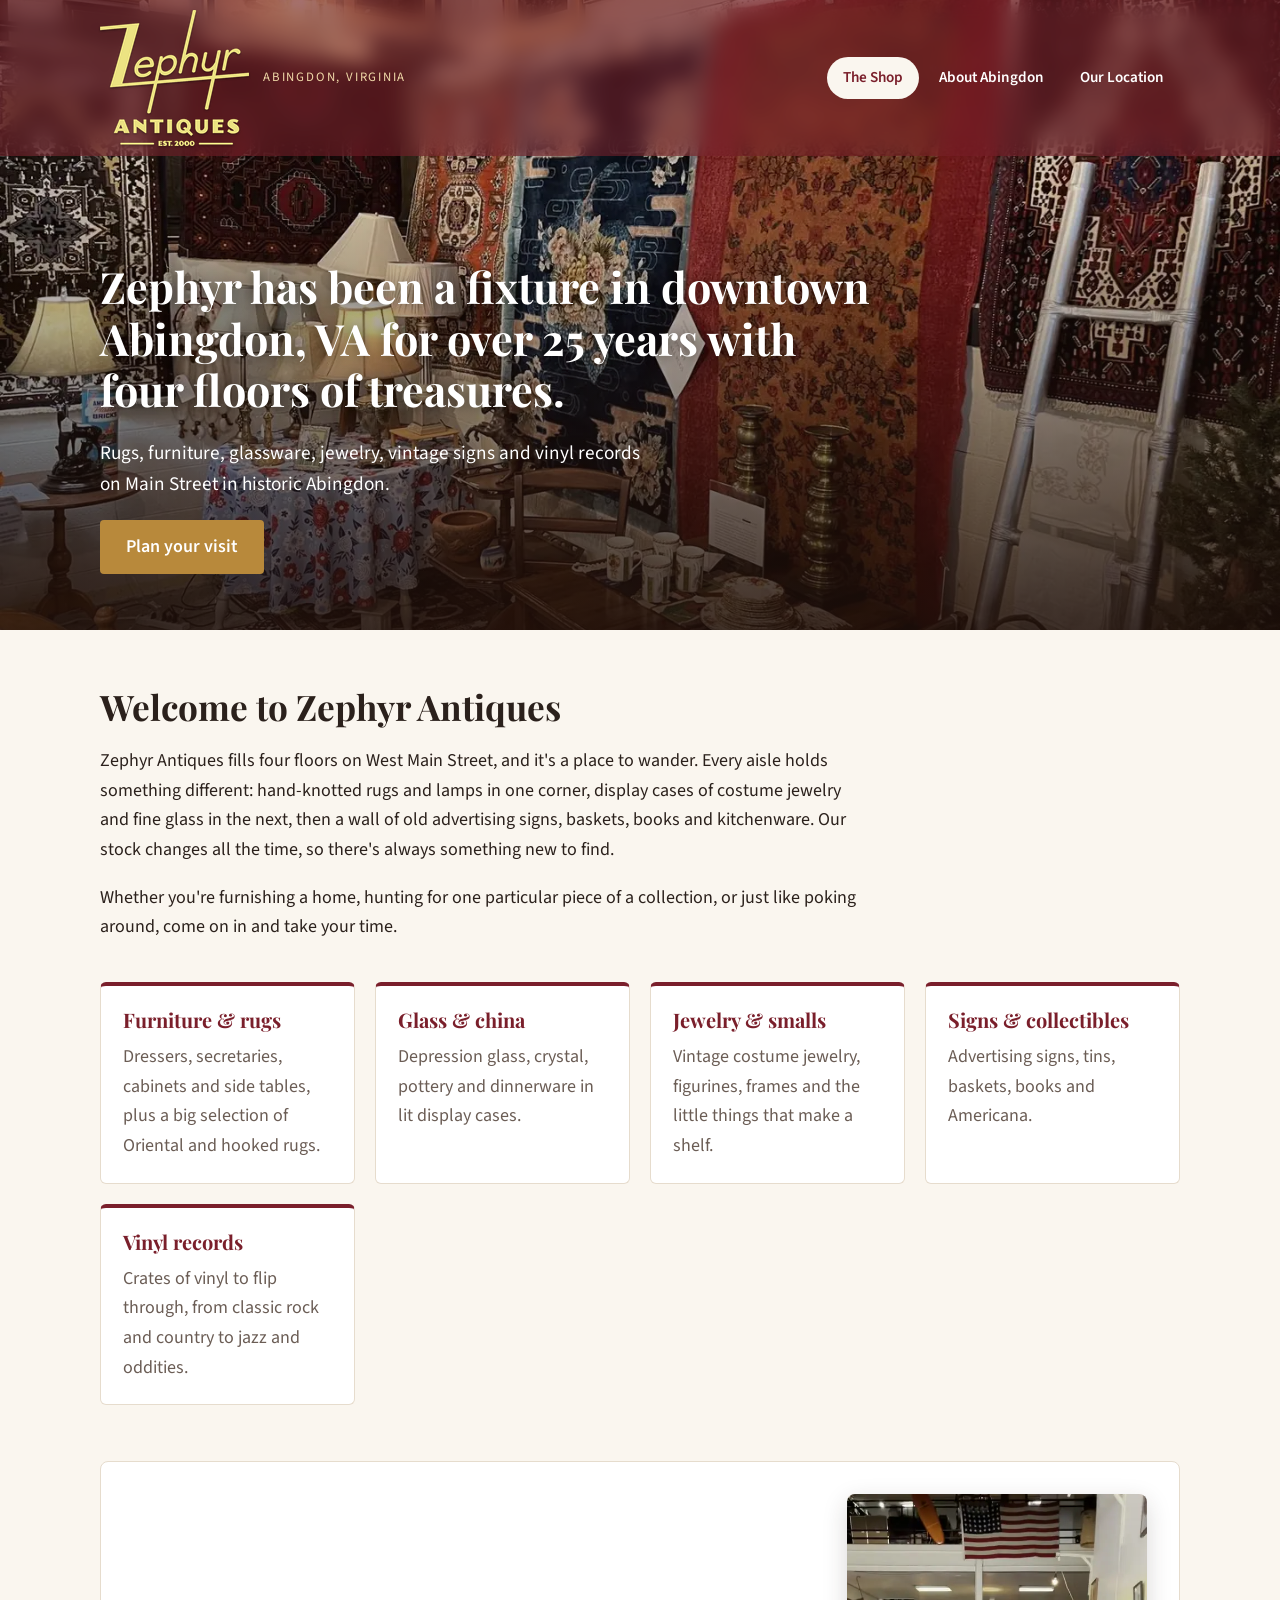
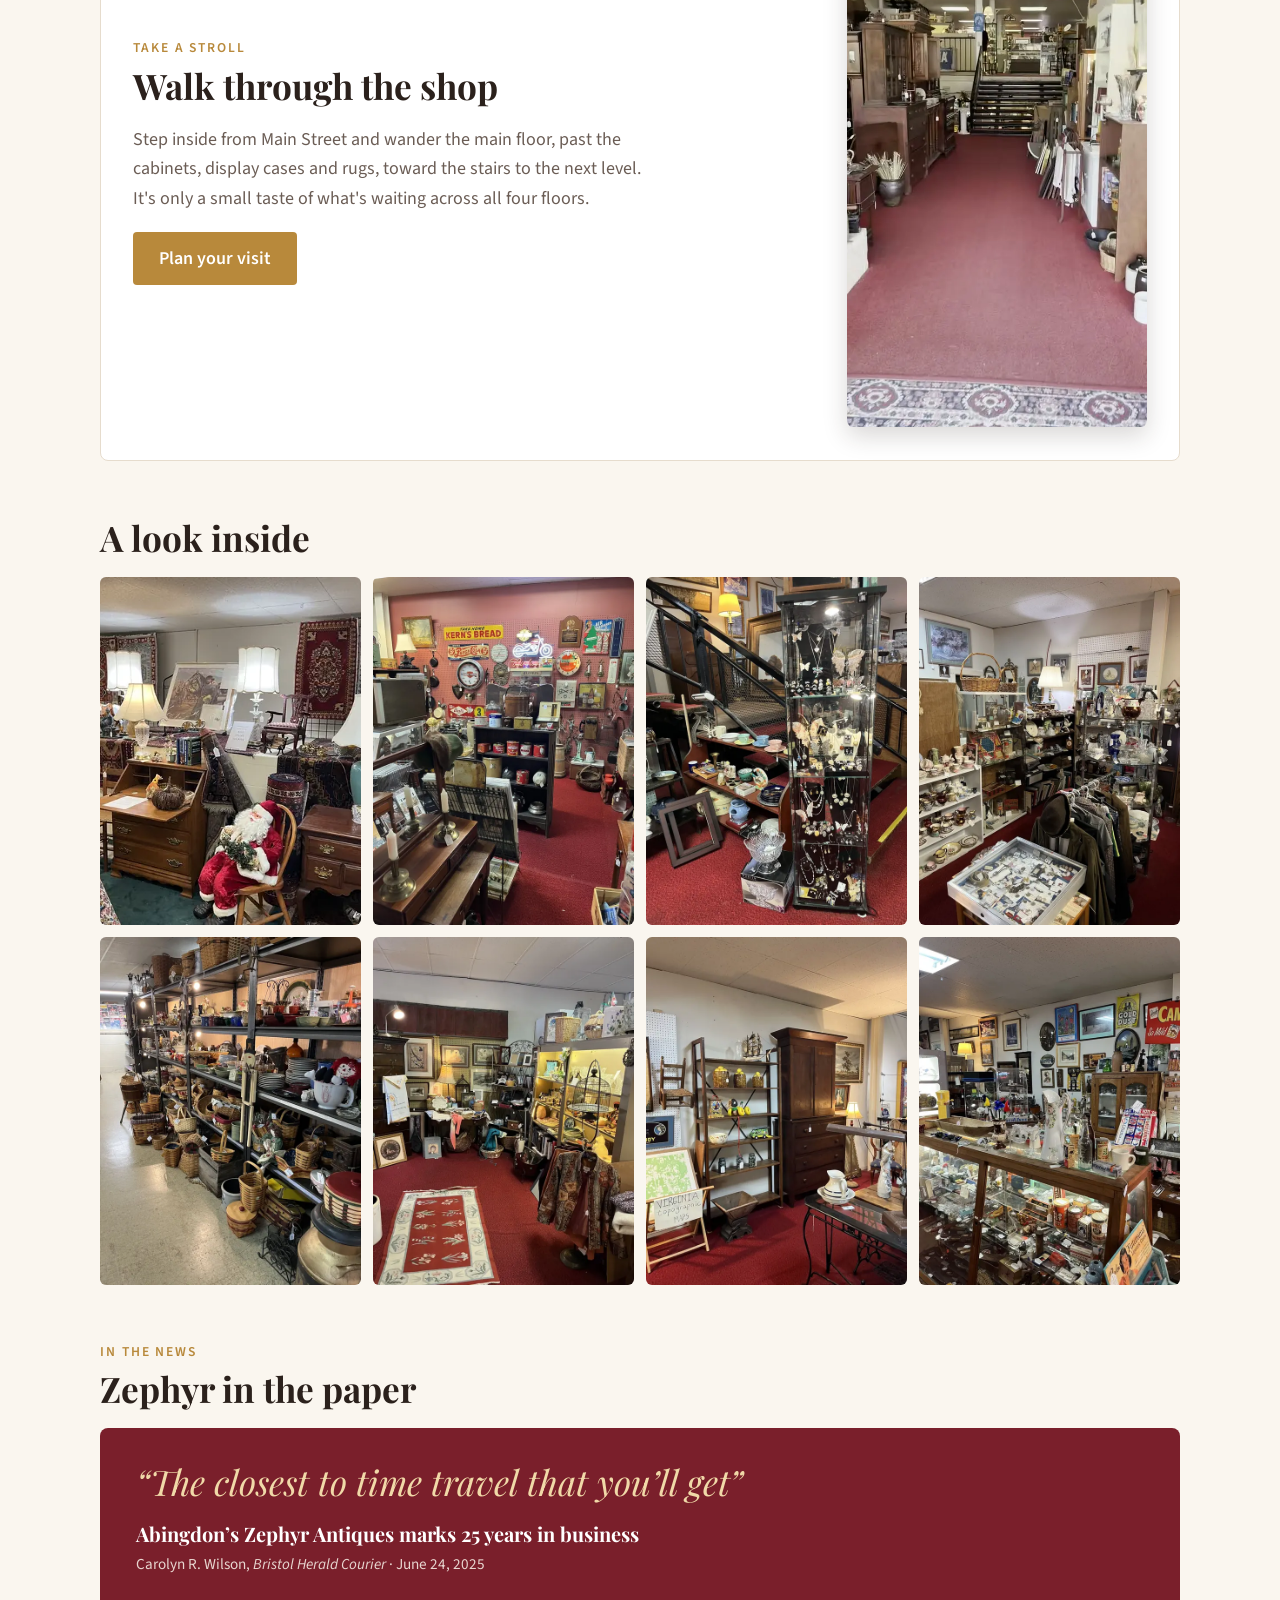
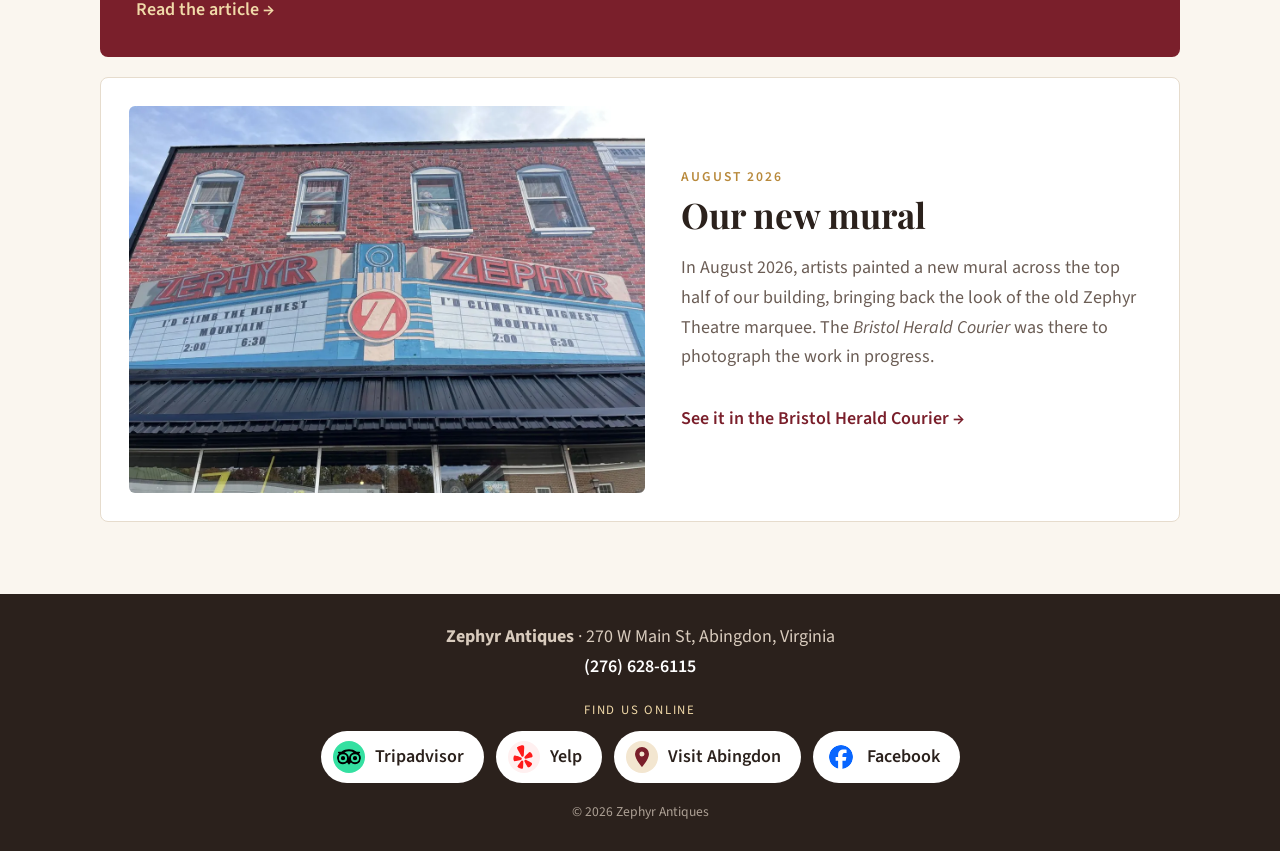
==== commit b0ab4c4a: "Speed up page loads and add search and sharing metadata Convert photos to WebP sized for display, la" ====
--- a/index.html
+++ b/index.html
@@ -4,7 +4,19 @@
   <meta charset="utf-8">
   <meta name="viewport" content="width=device-width, initial-scale=1">
   <title>Zephyr Antiques | Abingdon, Virginia</title>
-  <meta name="description" content="Zephyr Antiques in Abingdon, Virginia: rugs, furniture, glassware, jewelry, signs and collectibles from dozens of eras under one roof.">
+  <meta name="description" content="Four floors of antiques on Main Street in Abingdon, Virginia for over 25 years: furniture, rugs, glassware, jewelry, vintage signs and vinyl records. Open Mon–Sat 10–6.">
+  <link rel="canonical" href="https://zephyrantiquesabingdon.com/">
+  <meta property="og:type" content="website">
+  <meta property="og:site_name" content="Zephyr Antiques">
+  <meta property="og:title" content="Zephyr Antiques | Abingdon, Virginia">
+  <meta property="og:description" content="Four floors of treasures in the old Zephyr Theatre on Main Street in Abingdon, Virginia, for over 25 years.">
+  <meta property="og:url" content="https://zephyrantiquesabingdon.com/">
+  <meta property="og:image" content="https://zephyrantiquesabingdon.com/img/og-image.jpg">
+  <meta property="og:image:width" content="1200">
+  <meta property="og:image:height" content="630">
+  <meta property="og:image:alt" content="Oriental rugs, lamps and furniture inside Zephyr Antiques">
+  <meta name="twitter:card" content="summary_large_image">
+  <meta name="theme-color" content="#7a1f2b">
   <link rel="icon" href="favicon.ico" sizes="any">
   <link rel="icon" href="favicon-32.png" type="image/png" sizes="32x32">
   <link rel="icon" href="icon-192.png" type="image/png" sizes="192x192">
@@ -12,7 +24,41 @@
   <link rel="preconnect" href="https://fonts.googleapis.com">
   <link rel="preconnect" href="https://fonts.gstatic.com" crossorigin>
   <link href="https://fonts.googleapis.com/css2?family=Playfair+Display:wght@500;700&family=Source+Sans+3:wght@400;600&display=swap" rel="stylesheet">
-  <link rel="stylesheet" href="styles.css?v=6">
+  <link rel="preload" as="image" href="img/hero.webp" type="image/webp" fetchpriority="high">
+  <link rel="stylesheet" href="styles.css?v=8">
+  <script type="application/ld+json">
+  {
+    "@context": "https://schema.org",
+    "@type": "AntiqueStore",
+    "name": "Zephyr Antiques",
+    "url": "https://zephyrantiquesabingdon.com/",
+    "image": "https://zephyrantiquesabingdon.com/img/og-image.jpg",
+    "logo": "https://zephyrantiquesabingdon.com/img/zephyr-logo-408.png",
+    "telephone": "+1-276-628-6115",
+    "foundingDate": "2000",
+    "paymentAccepted": "Debit card",
+    "address": {
+      "@type": "PostalAddress",
+      "streetAddress": "270 W Main St",
+      "addressLocality": "Abingdon",
+      "addressRegion": "VA",
+      "postalCode": "24210",
+      "addressCountry": "US"
+    },
+    "openingHoursSpecification": [{
+      "@type": "OpeningHoursSpecification",
+      "dayOfWeek": ["Monday", "Tuesday", "Wednesday", "Thursday", "Friday", "Saturday"],
+      "opens": "10:00",
+      "closes": "18:00"
+    }],
+    "sameAs": [
+      "https://www.facebook.com/zephyrantiques/",
+      "https://www.yelp.com/biz/zephyr-antiques-abingdon",
+      "https://www.tripadvisor.com/Attraction_Review-g30220-d6553045-Reviews-Zephyr_Antiques-Abingdon_Virginia.html",
+      "https://visitabingdonvirginia.com/directory/zephyr-antiques/"
+    ]
+  }
+  </script>
 </head>
 <body>
   <header class="site-header">
@@ -34,7 +80,7 @@
   <main>
     <!-- The Shop -->
     <section id="home" class="panel" role="tabpanel" aria-labelledby="tab-home">
-      <div class="hero" style="background-image: url('img/IMG_0361.jpg')">
+      <div class="hero" style="background-image: url('img/hero.webp')">
         <div class="hero-inner wrap">
         <div class="hero-text">
           <h1>Zephyr has been a fixture in downtown Abingdon, VA for over 25 years with four floors of treasures.</h1>
@@ -66,19 +112,19 @@
             <p>Step inside from Main Street and wander the main floor, past the cabinets, display cases and rugs, toward the stairs to the next level. It's only a small taste of what's waiting across all four floors.</p>
             <a class="btn" href="#location" data-tab-link="location">Plan your visit</a>
           </div>
-          <video class="walkthrough-video" src="img/walkthrough.mp4" poster="img/walkthrough-poster.jpg" autoplay muted loop playsinline preload="metadata" aria-label="Video walking through the main floor of Zephyr Antiques"></video>
+          <video class="walkthrough-video" src="img/walkthrough.mp4" poster="img/walkthrough-poster.webp" muted loop playsinline preload="none" aria-label="Video walking through the main floor of Zephyr Antiques"></video>
         </div>
 
         <h2 class="gallery-title">A look inside</h2>
         <div class="gallery">
-          <img src="img/IMG_0362.jpg" alt="Lamps, a writing desk and Oriental rugs hung on the wall" loading="lazy">
-          <img src="img/IMG_0357.jpg" alt="Wall of vintage advertising signs and tins" loading="lazy">
-          <img src="img/IMG_0359.jpg" alt="Glass display case of vintage jewelry" loading="lazy">
-          <img src="img/IMG_0356.jpg" alt="Framed art above cases of china and collectibles" loading="lazy">
-          <img src="img/IMG_0364.jpg" alt="Shelves of baskets, crocks and country decor" loading="lazy">
-          <img src="img/IMG_0360.jpg" alt="Hooked rug, framed prints and textiles" loading="lazy">
-          <img src="img/IMG_0354.jpg" alt="Antique cabinet with shelves of glassware" loading="lazy">
-          <img src="img/IMG_0358.jpg" alt="Display cases of glass and pottery" loading="lazy">
+          <img src="img/gallery-0362.webp" alt="Lamps, a writing desk and Oriental rugs hung on the wall" width="600" height="450" loading="lazy" decoding="async">
+          <img src="img/gallery-0357.webp" alt="Wall of vintage advertising signs and tins" width="600" height="800" loading="lazy" decoding="async">
+          <img src="img/gallery-0359.webp" alt="Glass display case of vintage jewelry" width="600" height="800" loading="lazy" decoding="async">
+          <img src="img/gallery-0356.webp" alt="Framed art above cases of china and collectibles" width="600" height="800" loading="lazy" decoding="async">
+          <img src="img/gallery-0364.webp" alt="Shelves of baskets, crocks and country decor" width="600" height="800" loading="lazy" decoding="async">
+          <img src="img/gallery-0360.webp" alt="Hooked rug, framed prints and textiles" width="600" height="800" loading="lazy" decoding="async">
+          <img src="img/gallery-0354.webp" alt="Antique cabinet with shelves of glassware" width="600" height="800" loading="lazy" decoding="async">
+          <img src="img/gallery-0358.webp" alt="Display cases of glass and pottery" width="600" height="800" loading="lazy" decoding="async">
         </div>
 
         <div class="press">
@@ -93,7 +139,7 @@
         </div>
 
         <div class="news">
-          <img class="news-photo" src="img/zephyr-mural.jpg" alt="The red-brick Zephyr building on Main Street, with the ZEPHYR marquee mural across its upper front" width="1400" height="1050" loading="lazy">
+          <img class="news-photo" src="img/zephyr-mural.webp" alt="The red-brick Zephyr building on Main Street, with the ZEPHYR marquee mural across its upper front" width="1400" height="1050" loading="lazy">
           <div class="news-text">
             <p class="eyebrow">August 2026</p>
             <h2>Our new mural</h2>
@@ -122,7 +168,7 @@
 
         <h2>A short history</h2>
         <figure class="engraving">
-          <img src="img/abingdon-1845.jpg" alt="Engraving of Abingdon in 1845: rows of houses and church steeples in a valley, with rolling hills behind and a split-rail fence in front" width="1400" height="870" loading="lazy">
+          <img src="img/abingdon-1845.webp" alt="Engraving of Abingdon in 1845: rows of houses and church steeples in a valley, with rolling hills behind and a split-rail fence in front" width="1400" height="870" loading="lazy">
           <figcaption>Abingdon in 1845, from Henry Howe's <em>Historical Collections of Virginia</em>.</figcaption>
         </figure>
         <ol class="timeline">
@@ -216,7 +262,7 @@
         </div>
 
         <figure class="theatre-photo">
-          <img src="img/zephyr-theatre.jpg" alt="Black-and-white photo of the Zephyr Theatre, its marquee advertising Elvis Presley in Jailhouse Rock" width="982" height="595" loading="lazy">
+          <img src="img/zephyr-theatre.webp" alt="Black-and-white photo of the Zephyr Theatre, its marquee advertising Elvis Presley in Jailhouse Rock" width="982" height="595" loading="lazy">
           <figcaption>Our building in its days as the Zephyr Theatre, with Elvis Presley's <em>Jailhouse Rock</em> on the marquee in the late 1950s. The shop takes its name from the old theatre.</figcaption>
         </figure>
       </div>
@@ -273,11 +319,13 @@
 
     // Walkthrough video: play only while on screen, and not at all for "reduce motion"
     const walkVideo = document.querySelector('.walkthrough-video');
+    // The video only downloads once it scrolls into view
     if (matchMedia('(prefers-reduced-motion: reduce)').matches) {
-      walkVideo.removeAttribute('autoplay');
-      walkVideo.pause();
       walkVideo.controls = true;
-    } else if ('IntersectionObserver' in window) {
+    } else if (!('IntersectionObserver' in window)) {
+      walkVideo.autoplay = true;
+      walkVideo.load();
+    } else {
       new IntersectionObserver(([entry]) => {
         if (entry.isIntersecting) walkVideo.play().catch(() => {});
         else walkVideo.pause();
--- a/styles.css
+++ b/styles.css
@@ -152,6 +152,7 @@
 }
 .gallery img {
   width: 100%;
+  height: auto;
   aspect-ratio: 3 / 4;
   object-fit: cover;
   border-radius: 6px;
@@ -406,3 +407,9 @@
 .press-meta { color: #e8d6d0; font-size: .95rem; margin-bottom: 4px; }
 .press-feature .card-link { color: #f0d9a8; }
 @media (max-width: 560px) { .press-feature { padding: 24px 20px; } }
+
+/* 404 page */
+.not-found { min-height: 100vh; display: flex; flex-direction: column; align-items: center; justify-content: center; text-align: center; padding: 24px 16px; background: var(--burgundy); color: #fff; }
+.not-found img { width: 149px; height: auto; margin-bottom: 20px; }
+.not-found h1 { color: #fff; }
+.not-found p { max-width: 440px; }
